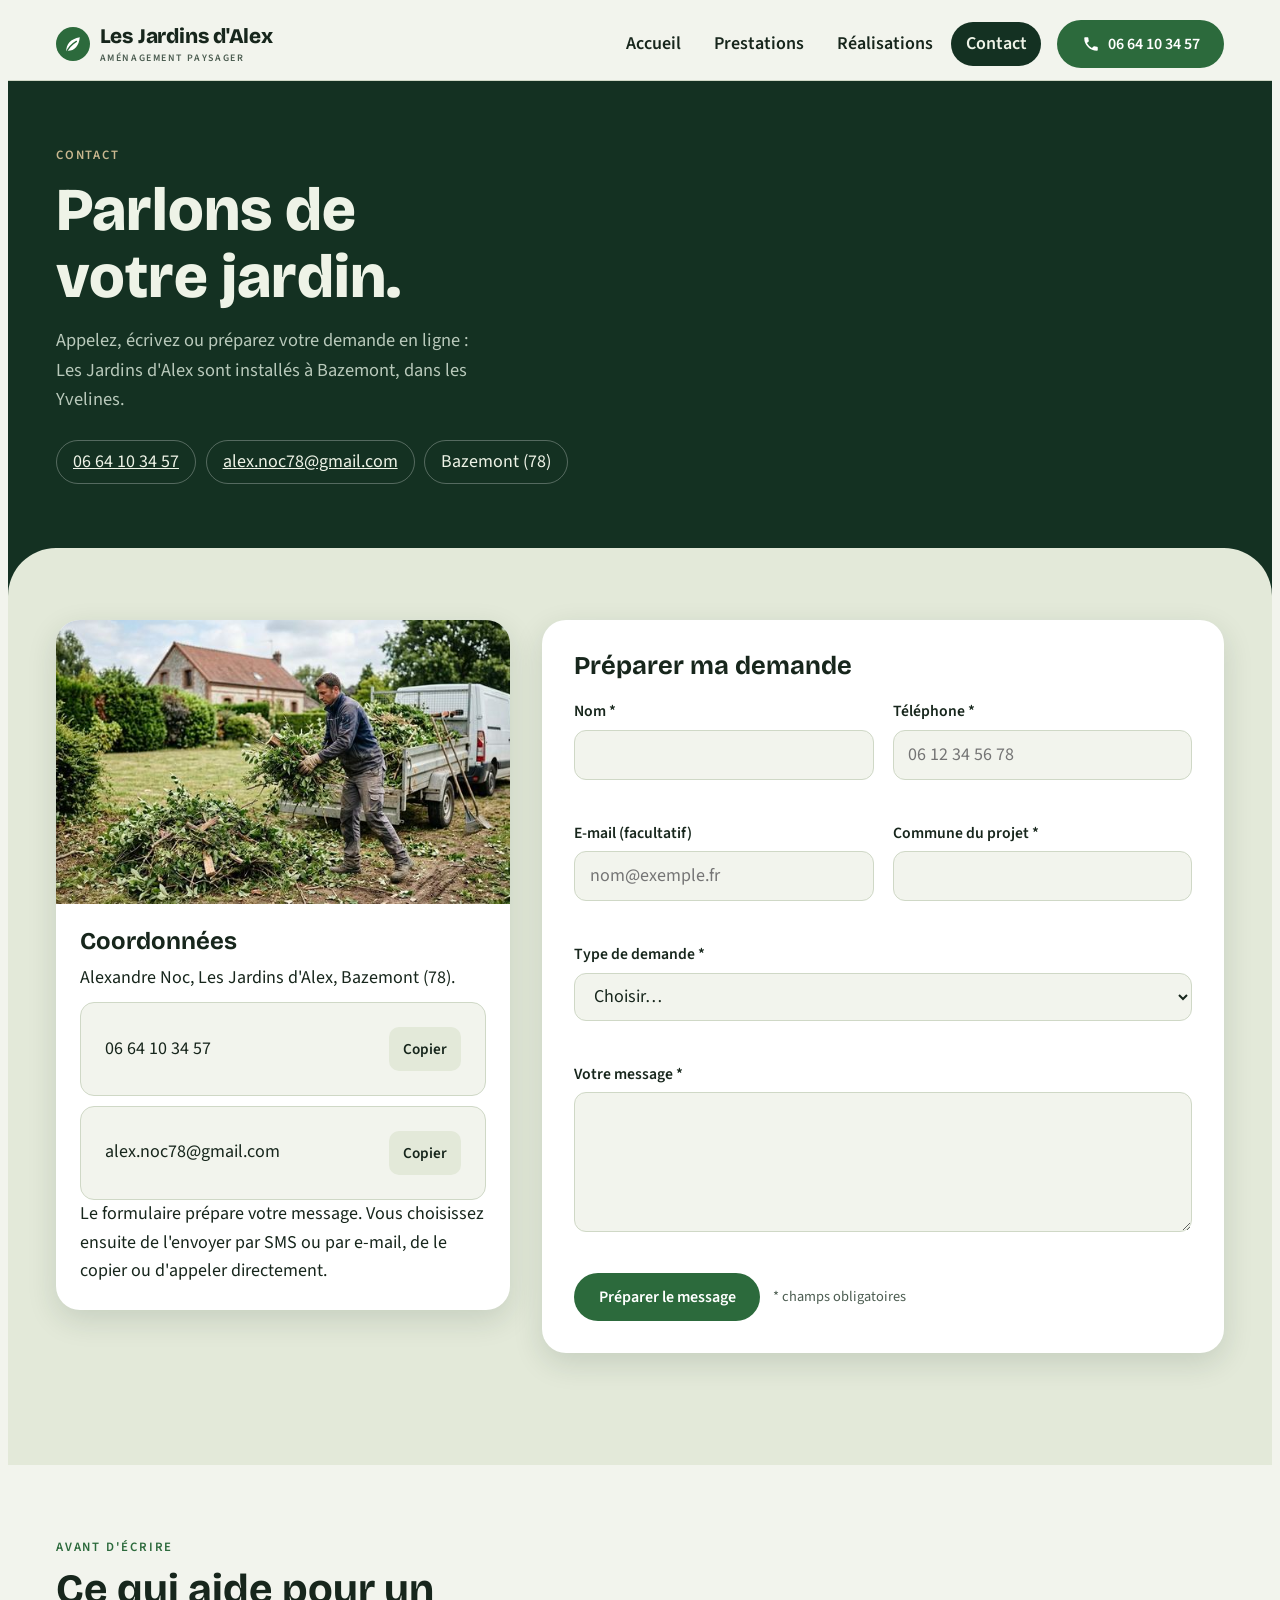
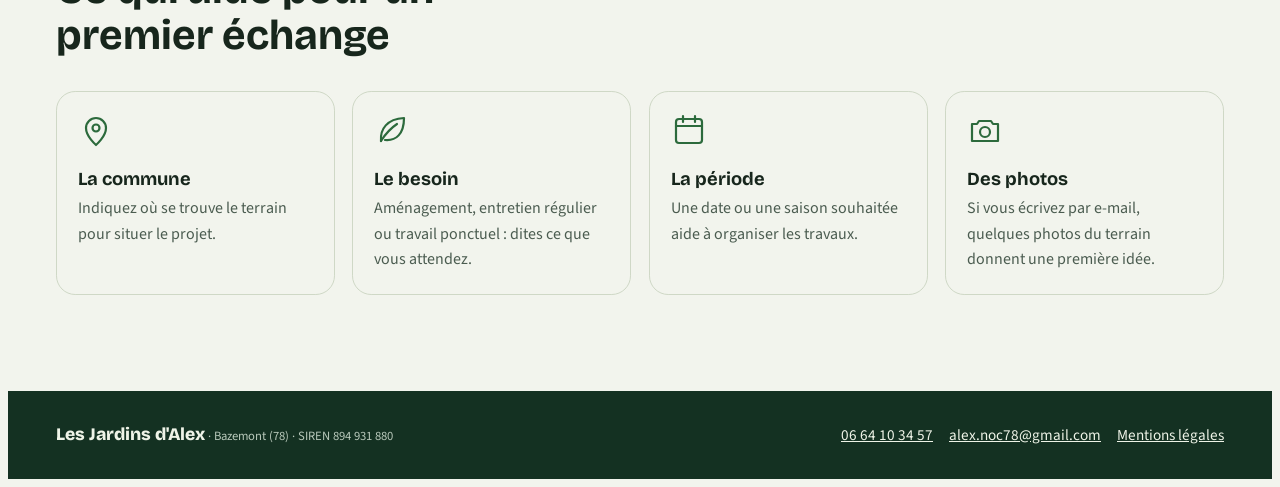
==== contact.html @ 46dce89c "Maquette complète : 5 pages, CSS/JS partagés, images optimisées Co-Authored-By: Claude Sonnet 5.5 <n" ====
<!doctype html>
<html lang="fr">
<head>
<meta charset="utf-8">
<meta name="viewport" content="width=device-width, initial-scale=1">
<title>Contact | Les Jardins d'Alex, aménagement paysager à Bazemont (78)</title>
<meta name="description" content="Contactez Les Jardins d'Alex à Bazemont (78) : appelez le 06 64 10 34 57, écrivez par e-mail ou préparez votre demande avec le formulaire.">
<link rel="icon" href="data:image/svg+xml,%3Csvg xmlns='http://www.w3.org/2000/svg' viewBox='0 0 40 40'%3E%3Ccircle cx='20' cy='20' r='20' fill='%232c6a3c'/%3E%3Cpath d='M12 29c0-9 5-15 16-17-1 10-6 16-14 16' fill='%23fff'/%3E%3C/svg%3E">
<link rel="preconnect" href="https://fonts.googleapis.com">
<link rel="preconnect" href="https://fonts.gstatic.com" crossorigin>
<link rel="stylesheet" href="https://fonts.googleapis.com/css2?family=Bricolage+Grotesque:opsz,wght@12..96,600;12..96,800&family=Source+Sans+3:wght@400;600&display=swap">
<link rel="stylesheet" href="style.css">
</head>
<body>
<a class="skip" href="#contenu">Aller au contenu</a>
<header class="site-header">
  <div class="wrap">
    <a class="logo" href="https://webaunet.github.io/les-jardins-d-alex/" aria-label="Les Jardins d'Alex, accueil">
      <svg viewBox="0 0 40 40" aria-hidden="true"><circle cx="20" cy="20" r="20" fill="var(--accent)"/><path d="M12 29c0-9 5-15 16-17-1 10-6 16-14 16" fill="var(--accent-fg)"/><path d="M12 30c3-6 7-10 12-13" stroke="var(--accent)" stroke-width="1.6" fill="none" stroke-linecap="round"/></svg>
      <span>Les Jardins d'Alex<small>Aménagement paysager</small></span>
    </a>
    <nav class="nav" id="menu" aria-label="Navigation principale"><ul><li><a href="index.html">Accueil</a></li><li><a href="prestations.html">Prestations</a></li><li><a href="realisations.html">Réalisations</a></li><li><a href="contact.html" aria-current="page">Contact</a></li></ul></nav>
    <a class="btn btn-primary head-cta" href="tel:+33664103457" aria-label="Appeler le 06 64 10 34 57"><svg width="18" height="18" viewBox="0 0 24 24" fill="currentColor" aria-hidden="true"><path d="M6.6 10.8a15 15 0 0 0 6.6 6.6l2.2-2.2c.3-.3.7-.4 1-.2 1.1.4 2.3.6 3.6.6.6 0 1 .4 1 1V20c0 .6-.4 1-1 1A17 17 0 0 1 3 4c0-.6.4-1 1-1h3.5c.6 0 1 .4 1 1 0 1.3.2 2.5.6 3.6.1.3 0 .7-.2 1z"/></svg><span class="label">06 64 10 34 57</span></a>
    <button class="burger" id="burger" type="button" aria-expanded="false" aria-controls="menu" aria-label="Ouvrir le menu"><span></span></button>
  </div>
</header>
<main id="contenu">

<section class="phead phead--short" aria-labelledby="h1">
  <div class="wrap">
    <p class="eyebrow">Contact</p>
    <h1 id="h1">Parlons de votre jardin.</h1>
    <p class="lead">Appelez, écrivez ou préparez votre demande en ligne : Les Jardins d'Alex sont installés à Bazemont, dans les Yvelines.</p>
    <ul class="chips">
      <li><a href="tel:+33664103457">06 64 10 34 57</a></li>
      <li><a href="mailto:alex.noc78@gmail.com">alex.noc78@gmail.com</a></li>
      <li>Bazemont (78)</li>
    </ul>
  </div>
</section>

<section class="formsec" id="formulaire" aria-labelledby="h-form">
  <div class="wrap">
    <div class="formgrid">
      <aside class="infocard" aria-label="Coordonnées">
        <img src="images/evacuation-dechets-verts.jpg" width="640" height="349" loading="lazy" style="object-position:55% 50%" alt="Homme chargeant des branchages dans une camionnette blanche, avec un jardin et une maison en arrière-plan">
        <div>
          <h2>Coordonnées</h2>
          <p>Alexandre Noc, Les Jardins d'Alex, Bazemont (78).</p>
          <div class="coord"><span>06 64 10 34 57</span><button class="copy" type="button" data-copy="06 64 10 34 57">Copier</button></div>
          <div class="coord"><span>alex.noc78@gmail.com</span><button class="copy" type="button" data-copy="alex.noc78@gmail.com">Copier</button></div>
          <p>Le formulaire prépare votre message. Vous choisissez ensuite de l'envoyer par SMS ou par e-mail, de le copier ou d'appeler directement.</p>
        </div>
      </aside>
      <div class="formcard">
        <h2 id="h-form">Préparer ma demande</h2>
        <form id="contact-form" class="form" novalidate>
          <div class="field"><label for="f-nom">Nom *</label><input id="f-nom" name="nom" type="text" autocomplete="name" required aria-required="true" aria-describedby="e-nom"><span class="err" id="e-nom" role="alert"></span></div>
          <div class="field"><label for="f-tel">Téléphone *</label><input id="f-tel" name="tel" type="tel" inputmode="tel" autocomplete="tel" required aria-required="true" aria-describedby="e-tel" placeholder="06 12 34 56 78"><span class="err" id="e-tel" role="alert"></span></div>
          <div class="field"><label for="f-mail">E-mail (facultatif)</label><input id="f-mail" name="mail" type="email" autocomplete="email" aria-describedby="e-mail" placeholder="nom@exemple.fr"><span class="err" id="e-mail" role="alert"></span></div>
          <div class="field"><label for="f-commune">Commune du projet *</label><input id="f-commune" name="commune" type="text" autocomplete="address-level2" required aria-required="true" aria-describedby="e-commune"><span class="err" id="e-commune" role="alert"></span></div>
          <div class="field full"><label for="f-type">Type de demande *</label>
            <select id="f-type" name="type" required aria-required="true" aria-describedby="e-type">
              <option value="">Choisir…</option>
              <option>Aménagement (jardin, terrasse, allée, muret)</option>
              <option>Entretien (tonte, haies, élagage)</option>
              <option>Autre demande</option>
            </select><span class="err" id="e-type" role="alert"></span></div>
          <div class="field full"><label for="f-msg">Votre message *</label><textarea id="f-msg" name="msg" required aria-required="true" aria-describedby="e-msg"></textarea><span class="err" id="e-msg" role="alert"></span></div>
          <div class="actions"><button class="btn btn-primary" type="submit">Préparer le message</button><span class="hint">* champs obligatoires</span></div>
        </form>
        <div class="recap" id="recap" hidden>
          <h3 id="recap-title" tabindex="-1">Votre demande est prête</h3>
          <pre id="recap-text"></pre>
          <div class="actions">
            <a class="btn btn-primary" id="r-sms" href="sms:+33664103457">Envoyer par SMS</a>
            <button class="btn btn-line" type="button" id="r-copy">Copier</button>
            <a class="btn btn-line" href="tel:+33664103457">Appeler</a>
            <a class="btn btn-line" id="r-mail" href="mailto:alex.noc78@gmail.com">Envoyer par e-mail</a>
          </div>
          <p class="note">Rien n'est envoyé automatiquement : le SMS et l'e-mail s'ouvrent dans votre application, prêts à partir.</p>
        </div>
      </div>
    </div>
  </div>
</section>

<section class="tips" aria-labelledby="h-tips">
  <div class="wrap">
    <p class="eyebrow">Avant d'écrire</p>
    <h2 id="h-tips">Ce qui aide pour un premier échange</h2>
    <ul class="tipgrid">
      <li><article class="tip"><svg viewBox="0 0 36 36" fill="none" stroke="currentColor" stroke-width="2.2" stroke-linecap="round" stroke-linejoin="round" aria-hidden="true"><path d="M18 33s10-8.5 10-17a10 10 0 0 0-20 0c0 8.500 10 17 10 17z"/><circle cx="18" cy="16" r="3.5"/></svg><h3>La commune</h3><p>Indiquez où se trouve le terrain pour situer le projet.</p></article></li>
      <li><article class="tip"><svg viewBox="0 0 36 36" fill="none" stroke="currentColor" stroke-width="2.2" stroke-linecap="round" stroke-linejoin="round" aria-hidden="true"><path d="M7 29C6 17 13 7 30 6c0 16-8 23-19 22"/><path d="M7 29c5-8 10-13 16-17"/></svg><h3>Le besoin</h3><p>Aménagement, entretien régulier ou travail ponctuel : dites ce que vous attendez.</p></article></li>
      <li><article class="tip"><svg viewBox="0 0 36 36" fill="none" stroke="currentColor" stroke-width="2.2" stroke-linecap="round" stroke-linejoin="round" aria-hidden="true"><rect x="5" y="7" width="26" height="24" rx="3"/><path d="M5 14h26M12 4v6M24 4v6"/></svg><h3>La période</h3><p>Une date ou une saison souhaitée aide à organiser les travaux.</p></article></li>
      <li><article class="tip"><svg viewBox="0 0 36 36" fill="none" stroke="currentColor" stroke-width="2.2" stroke-linecap="round" stroke-linejoin="round" aria-hidden="true"><path d="M5 12h5l2-3h12l2 3h5v17H5z"/><circle cx="18" cy="20" r="5"/></svg><h3>Des photos</h3><p>Si vous écrivez par e-mail, quelques photos du terrain donnent une première idée.</p></article></li>
    </ul>
  </div>
</section>

</main>
<footer class="footer">
  <div class="wrap">
    <div><span class="name">Les Jardins d'Alex</span> <small>· Bazemont (78) · SIREN 894 931 880</small></div>
    <nav aria-label="Pied de page">
      <a href="tel:+33664103457">06 64 10 34 57</a>
      <a href="mailto:alex.noc78@gmail.com">alex.noc78@gmail.com</a>
      <a href="mentions-legales.html">Mentions légales</a>
    </nav>
  </div>
</footer>
<div class="toast" id="toast" role="status" aria-live="polite"></div>
<script src="site.js" defer></script>
</body>
</html>
---- style.css ----
/* Concept : bandeaux alternés (photo plein cadre, pierre claire, vert profond à bord courbe, vert vif) autour de cartes photo larges. Palette tirée des murets de pierre, pelouses et feuillages des photos. */
:root{
  --font-display:"Bricolage Grotesque","Segoe UI",system-ui,sans-serif;
  --font-body:"Source Sans 3","Segoe UI",system-ui,sans-serif;
  --bg:#f2f4ed;            /* pierre verdie */
  --bg-tint:#e3e9d9;       /* sauge claire */
  --surface:#ffffff;
  --fg:#17261c;
  --muted:#4b5c50;
  --accent:#2c6a3c;        /* vert pelouse */
  --accent-fg:#ffffff;
  --deep:#143122;          /* vert feuillage profond */
  --deep-fg:#eef3e7;
  --deep-muted:#b9c9bb;
  --stone:#c9b78f;         /* pierre dorée des murets */
  --line:#cfd8c6;
  --header-bg:#f2f4ed;
  --on-img:#ffffff;
  --shadow:0 10px 30px rgba(20,49,34,.14);
}
@media (prefers-color-scheme:dark){:root:not([data-theme="light"]){
  --bg:#0f1b14;--bg-tint:#16271c;--surface:#1b2e22;--fg:#e9f0e4;--muted:#a9bbad;--accent:#7fc58f;--accent-fg:#0d1c12;
  --deep:#0a140e;--deep-fg:#eef3e7;--deep-muted:#a9bbad;--stone:#c9b78f;--line:#2b4232;--header-bg:#0f1b14;--shadow:0 10px 30px rgba(0,0,0,.45);color-scheme:dark}}
:root[data-theme="dark"]{
  --bg:#0f1b14;--bg-tint:#16271c;--surface:#1b2e22;--fg:#e9f0e4;--muted:#a9bbad;--accent:#7fc58f;--accent-fg:#0d1c12;
  --deep:#0a140e;--deep-fg:#eef3e7;--deep-muted:#a9bbad;--stone:#c9b78f;--line:#2b4232;--header-bg:#0f1b14;--shadow:0 10px 30px rgba(0,0,0,.45);color-scheme:dark}

*,*::before,*::after{box-sizing:border-box}
html{scroll-behavior:smooth}
body{background:var(--bg);color:var(--fg);font-family:var(--font-body);font-size:18px;line-height:1.6;overflow-x:hidden}
body::before{content:"";position:fixed;inset:0 0 auto;height:env(safe-area-inset-top,0px);z-index:60;background:var(--header-bg)}
img{display:block;max-width:100%;height:auto}
h1,h2,h3{font-family:var(--font-display);line-height:1.1;margin:0;text-wrap:balance}
p{margin:0}
a{color:inherit}
:focus-visible{outline:3px solid var(--accent);outline-offset:3px;border-radius:4px}
.wrap{width:100%;max-width:1200px;margin-inline:auto;padding-left:max(16px,env(safe-area-inset-left,0px));padding-right:max(16px,env(safe-area-inset-right,0px))}
.eyebrow{font-size:.8rem;font-weight:600;letter-spacing:.14em;text-transform:uppercase;color:var(--accent)}

/* Boutons */
.btn{display:inline-flex;align-items:center;justify-content:center;gap:.5rem;min-height:48px;padding:.65rem 1.4rem;border-radius:999px;border:2px solid transparent;font:600 1rem var(--font-body);text-decoration:none;cursor:pointer;transition:transform .15s,background .15s,color .15s,border-color .15s}
.btn:hover{transform:translateY(-2px)}
.btn-primary{background:var(--accent);color:var(--accent-fg)}
.btn-primary:hover{filter:brightness(1.1)}
.btn-ghost{background:transparent;border-color:currentColor}
.btn-ghost:hover{background:rgba(255,255,255,.14)}
.btn-line{border-color:var(--accent);color:var(--accent);background:transparent}
.btn-line:hover{background:var(--accent);color:var(--accent-fg)}

/* En-tête */
.site-header{position:sticky;top:env(safe-area-inset-top,0px);z-index:50;background:var(--header-bg);border-bottom:1px solid var(--line)}
.site-header .wrap{display:flex;align-items:center;gap:1rem;min-height:72px}
.logo{display:flex;align-items:center;gap:.6rem;text-decoration:none;font:800 1.3rem var(--font-display);letter-spacing:-.01em;color:var(--fg);white-space:nowrap}
.logo svg{width:34px;height:34px;flex:none}
.logo small{display:block;font:600 .62rem var(--font-body);letter-spacing:.16em;text-transform:uppercase;color:var(--muted);margin-top:2px}
.nav{margin-left:auto}
.nav ul{display:flex;gap:.25rem;list-style:none;margin:0;padding:0}
.nav a{display:flex;align-items:center;min-height:44px;padding:0 .9rem;border-radius:999px;text-decoration:none;font-weight:600;color:var(--fg)}
.nav a:hover{background:var(--bg-tint)}
.nav a[aria-current="page"]{background:var(--deep);color:var(--deep-fg)}
.head-cta{white-space:nowrap}
.burger{display:none;width:48px;height:48px;border:1px solid var(--line);border-radius:12px;background:transparent;color:var(--fg);cursor:pointer;align-items:center;justify-content:center}
.burger span,.burger span::before,.burger span::after{display:block;width:22px;height:2px;background:currentColor;border-radius:2px;position:relative;transition:transform .2s,background .2s}
.burger span::before,.burger span::after{content:"";position:absolute;left:0}
.burger span::before{top:-7px}.burger span::after{top:7px}
.burger[aria-expanded="true"] span{background:transparent}
.burger[aria-expanded="true"] span::before{transform:translateY(7px) rotate(45deg)}
.burger[aria-expanded="true"] span::after{transform:translateY(-7px) rotate(-45deg)}
@media (max-width:980px){
  .burger{display:inline-flex;margin-left:.25rem}
  .head-cta{margin-left:auto}
  .nav{position:absolute;left:0;right:0;top:100%;margin:0;background:var(--header-bg);border-bottom:1px solid var(--line);padding:.5rem max(16px,env(safe-area-inset-right,0px)) 1rem max(16px,env(safe-area-inset-left,0px));display:none;box-shadow:var(--shadow)}
  .nav.open{display:block}
  .nav ul{flex-direction:column}
  .nav a{min-height:48px;font-size:1.05rem}
}
@media (max-width:420px){.logo small{display:none}.head-cta .label{display:none}.head-cta{padding:.65rem .9rem}}

/* Hero */
.hero{position:relative;min-height:calc(100svh - 72px);display:flex;align-items:flex-end;color:var(--on-img);isolation:isolate}
.hero>img{position:absolute;inset:0;width:100%;height:100%;object-fit:cover;object-position:60% 55%;z-index:-2}
.hero::before{content:"";position:absolute;inset:0;z-index:-1;background:linear-gradient(180deg,rgba(10,22,14,.25) 0%,rgba(10,22,14,.2) 35%,rgba(10,22,14,.82) 100%)}
.hero .wrap{padding-block:4rem 5.5rem}
.hero .eyebrow{color:#d6ecd3}
.hero h1{font-size:clamp(2.3rem,6vw,4.6rem);font-weight:800;max-width:15ch;margin:.7rem 0 1.1rem}
.hero p.lead{max-width:44ch;font-size:1.2rem;color:#f0f5ec}
.hero .actions{display:flex;flex-wrap:wrap;gap:.8rem;margin-top:1.8rem}

/* À propos */
.about{background:var(--bg-tint);padding-block:5rem;min-height:100svh;display:flex;align-items:center;margin-top:-2.5rem;border-radius:2.5rem 2.5rem 0 0;position:relative}
.about .grid{display:grid;grid-template-columns:1.1fr 1fr;gap:3rem;align-items:center}
.about .photo{border-radius:1.5rem;overflow:hidden;box-shadow:var(--shadow)}
.about .photo img{width:100%;aspect-ratio:4/3;object-fit:cover;object-position:70% 50%}
.card-about{background:var(--surface);border-radius:1.5rem;padding:2.4rem;box-shadow:var(--shadow);margin-left:-5rem;position:relative}
.card-about h2{font-size:clamp(1.8rem,3.4vw,2.6rem);margin:.6rem 0 1rem}
.card-about p+p{margin-top:.9rem}
.facts{display:flex;flex-wrap:wrap;gap:.6rem;margin:1.5rem 0 0;padding:0;list-style:none}
.facts li{border:1px solid var(--line);border-radius:999px;padding:.35rem .9rem;font-size:.95rem;color:var(--muted)}
.facts b{color:var(--fg)}
@media (max-width:860px){
  .about{min-height:0;padding-block:3.5rem}
  .about .grid{grid-template-columns:1fr;gap:0}
  .card-about{margin:-3rem 12px 0;padding:1.6rem}
}

/* Aménager */
.build{background:var(--bg);padding-block:5rem 7rem;min-height:100svh;display:flex;align-items:center}
.sec-head{display:flex;flex-wrap:wrap;justify-content:space-between;align-items:end;gap:1.5rem;margin-bottom:2.5rem}
.sec-head h2{font-size:clamp(2rem,4vw,3.1rem);margin-top:.6rem}
.sec-head p{max-width:44ch;color:var(--muted)}
.cards4{display:grid;grid-template-columns:repeat(4,1fr);gap:1.2rem;margin:0;padding:0;list-style:none}
.pcard{display:flex;flex-direction:column;background:var(--surface);border-radius:1.2rem;overflow:hidden;box-shadow:var(--shadow);border:1px solid var(--line);height:100%}
.pcard img{width:100%;aspect-ratio:4/3;object-fit:cover}
.pcard div{padding:1.1rem 1.2rem 1.4rem}
.pcard h3{font-size:1.25rem;margin-bottom:.4rem}
.pcard p{font-size:1rem;color:var(--muted)}
.pcard:nth-child(even){margin-top:1.6rem}
@media (max-width:1000px){.cards4{grid-template-columns:repeat(2,1fr)}.pcard:nth-child(even){margin-top:0}.build{min-height:0}}
@media (max-width:560px){.cards4{grid-template-columns:1fr}}

/* Entretenir */
.care{background:var(--deep);color:var(--deep-fg);border-radius:3rem 3rem 0 0;margin-top:-3rem;position:relative;padding-block:5rem;min-height:100svh;display:flex;align-items:center}
.care .eyebrow{color:var(--stone)}
.care .sec-head p{color:var(--deep-muted)}
.care-grid{display:grid;grid-template-columns:repeat(6,1fr);gap:1.1rem;margin:0;padding:0;list-style:none}
.care-grid li{grid-column:span 2}
.care-grid li:nth-child(-n+2){grid-column:span 3}
.ccard{position:relative;display:block;border-radius:1.2rem;overflow:hidden;min-height:260px;height:100%;color:var(--on-img);isolation:isolate}
.ccard img{position:absolute;inset:0;width:100%;height:100%;object-fit:cover;z-index:-2;transition:transform .5s}
.ccard:hover img{transform:scale(1.04)}
.ccard::before{content:"";position:absolute;inset:0;z-index:-1;background:linear-gradient(180deg,rgba(8,18,12,0) 30%,rgba(8,18,12,.88) 100%)}
.ccard div{position:absolute;left:0;right:0;bottom:0;padding:1.1rem 1.2rem}
.ccard h3{font-size:1.25rem}
.ccard p{font-size:1rem;color:#e6efe2;margin-top:.2rem}
@media (max-width:900px){.care{min-height:0}.care-grid{grid-template-columns:repeat(2,1fr)}.care-grid li,.care-grid li:nth-child(-n+2){grid-column:span 1}.care-grid li:last-child{grid-column:span 2}}
@media (max-width:560px){.care-grid{grid-template-columns:1fr}.care-grid li:last-child{grid-column:span 1}.ccard{min-height:230px}}

/* Contact */
.contact{position:relative;isolation:isolate;color:var(--on-img);margin-top:-3rem;border-radius:3rem 3rem 0 0;overflow:hidden;min-height:80svh;display:flex;align-items:center;padding-block:5rem 4rem}
.contact>img{position:absolute;inset:0;width:100%;height:100%;object-fit:cover;object-position:50% 60%;z-index:-2}
.contact::before{content:"";position:absolute;inset:0;z-index:-1;background:linear-gradient(90deg,rgba(14,40,25,.92) 0%,rgba(14,40,25,.78) 55%,rgba(14,40,25,.35) 100%)}
.contact h2{font-size:clamp(2rem,4.6vw,3.6rem);max-width:16ch;margin:.7rem 0 1rem}
.contact .eyebrow{color:#d6ecd3}
.contact p.lead{max-width:46ch;font-size:1.15rem}
.contact .actions{display:flex;flex-wrap:wrap;gap:.8rem;margin-top:1.6rem}
.coords{display:grid;gap:.6rem;margin-top:1.8rem;max-width:520px}
.coord{display:flex;align-items:center;justify-content:space-between;gap:.8rem;border:1px solid rgba(255,255,255,.35);border-radius:14px;padding:.55rem .6rem .55rem 1rem;background:rgba(10,24,16,.45)}
.coord span{min-width:0;overflow-wrap:anywhere;user-select:all}
.copy{min-height:44px;min-width:44px;padding:0 .9rem;border:0;border-radius:10px;background:rgba(255,255,255,.18);color:var(--on-img);font:600 .95rem var(--font-body);cursor:pointer}
.copy:hover{background:rgba(255,255,255,.32)}

/* ===== Pages intérieures ===== */
[id]{scroll-margin-top:88px}
.skip{position:absolute;left:-999px;top:0;z-index:100;background:var(--deep);color:var(--deep-fg);padding:.7rem 1rem;border-radius:0 0 10px 0}
.skip:focus{left:0}
:root{--sp-bg:#d9ecc9;--su-bg:#f6e3a8;--au-bg:#f0cfa6;--wi-bg:#d3e0ec;--s-fg:#14261a;--pill-bg:rgba(255,255,255,.65);--danger:#b3261e}
@media (prefers-color-scheme:dark){:root:not([data-theme="light"]){--sp-bg:#243d27;--su-bg:#463d1c;--au-bg:#4a3321;--wi-bg:#1f3142;--s-fg:#eef3e7;--pill-bg:rgba(0,0,0,.35);--danger:#ff9d92}}
:root[data-theme="dark"]{--sp-bg:#243d27;--su-bg:#463d1c;--au-bg:#4a3321;--wi-bg:#1f3142;--s-fg:#eef3e7;--pill-bg:rgba(0,0,0,.35);--danger:#ff9d92}
.btn-light{background:var(--accent-fg);color:var(--accent)}
.btn-dark{background:#143122;color:#eef3e7}

/* En-tête de page sombre (Prestations, Contact) */
.phead{background:var(--deep);color:var(--deep-fg);padding-block:3.5rem 6.5rem;min-height:70svh;display:flex;align-items:center}
.phead--short{min-height:0;padding-block:4rem 7rem}
.phead .grid{display:grid;grid-template-columns:1fr 1.1fr;gap:3rem;align-items:center}
.phead h1{font-size:clamp(2.2rem,5vw,3.8rem);font-weight:800;margin:.7rem 0 1rem;max-width:15ch}
.phead .eyebrow{color:var(--stone)}
.phead p.lead{color:var(--deep-muted);max-width:46ch;font-size:1.15rem}
.phead .actions{display:flex;flex-wrap:wrap;gap:.8rem;margin-top:1.6rem}
.mosaic{display:grid;grid-template-columns:1.25fr 1fr;grid-template-rows:1fr 1fr;gap:.8rem;aspect-ratio:5/4}
.mosaic img{width:100%;height:100%;object-fit:cover;border-radius:1.2rem;min-height:0}
.mosaic img:first-child{grid-row:span 2;object-position:60% 50%}
.chips{display:flex;flex-wrap:wrap;gap:.6rem;margin:1.6rem 0 0;padding:0;list-style:none}
.chips li{border:1px solid rgba(255,255,255,.28);border-radius:999px;padding:.4rem 1rem;color:var(--deep-fg)}

/* En-tête Réalisations : photos en éventail */
.fanhead{background:var(--bg-tint);padding-block:3.5rem 5rem;text-align:center;min-height:70svh;display:flex;align-items:center;overflow:hidden}
.fanhead h1{font-size:clamp(2.1rem,4.6vw,3.5rem);font-weight:800;max-width:20ch;margin:.7rem auto 1rem}
.fanhead p.lead{max-width:50ch;margin-inline:auto;color:var(--muted);font-size:1.15rem}
.fanhead .actions{display:flex;flex-wrap:wrap;gap:.8rem;justify-content:center;margin-top:1.5rem}
.fan{display:flex;justify-content:center;align-items:flex-end;padding:2.8rem 0 1.4rem;margin:0;list-style:none}
.fan li{margin-inline:-1.7rem;transform:rotate(var(--r)) translateY(var(--y));transform-origin:50% 100%}
.fan img{width:min(24vw,250px);aspect-ratio:3/4;object-fit:cover;border-radius:1rem;border:6px solid var(--surface);box-shadow:var(--shadow)}
.fan-note{font-size:.9rem;color:var(--muted);margin-top:.4rem}
@media (max-width:640px){.fan li{margin-inline:-1.1rem}.fan img{width:27vw;border-width:4px}}

/* Prestations : rangées, panneaux, saisons */
.terrain{background:var(--bg);padding-block:5rem 7rem;min-height:100svh;display:flex;align-items:center;margin-top:-3rem;border-radius:3rem 3rem 0 0;position:relative}
.hrows{display:grid;gap:1.1rem;margin:0;padding:0;list-style:none}
.hrow{display:grid;grid-template-columns:minmax(0,320px) 1fr;align-items:center;gap:1.6rem;background:var(--surface);border:1px solid var(--line);border-radius:1.2rem;overflow:hidden;box-shadow:var(--shadow)}
.hrow img{width:100%;height:100%;min-height:150px;object-fit:cover}
.hrow div{padding:1.1rem 1.6rem 1.1rem 0}
.hrow h3{font-size:1.45rem;margin-bottom:.4rem}
.hrow p{color:var(--muted);max-width:52ch}
@media (max-width:640px){.hrow{grid-template-columns:1fr;gap:0}.hrow img{aspect-ratio:16/9;height:auto}.hrow div{padding:1rem 1.2rem 1.3rem}}
.stonewood{background:var(--bg-tint);padding-block:5rem 7rem;min-height:100svh;display:flex;align-items:center}
.panels{display:grid;grid-template-columns:repeat(3,1fr);gap:1.2rem;margin:0;padding:0;list-style:none}
.panel{position:relative;isolation:isolate;display:flex;align-items:flex-end;min-height:440px;height:100%;border-radius:1.4rem;overflow:hidden;color:var(--on-img)}
.panel img{position:absolute;inset:0;width:100%;height:100%;object-fit:cover;z-index:-2}
.panel::before{content:"";position:absolute;inset:0;z-index:-1;background:linear-gradient(180deg,rgba(8,18,12,0) 25%,rgba(8,18,12,.9) 100%)}
.panel div{padding:1.4rem}
.panel h3{font-size:1.5rem;margin-bottom:.4rem}
.panel p{color:#e6efe2}
@media (max-width:900px){.panels{grid-template-columns:1fr}.panel{min-height:300px}.stonewood,.terrain{min-height:0}}
.seasons-sec{background:var(--bg);padding-block:5rem 7rem;min-height:100svh;display:flex;align-items:center}
.seasons{display:grid;grid-template-columns:repeat(4,1fr);gap:1.1rem;margin:0;padding:0;list-style:none}
.season{background:var(--s-bg);color:var(--s-fg);border-radius:1.4rem;padding:1.5rem;height:100%}
.season svg{width:48px;height:48px;display:block;margin-bottom:1rem}
.season .pill{display:inline-block;font-size:.8rem;font-weight:600;letter-spacing:.12em;text-transform:uppercase;background:var(--pill-bg);padding:.25rem .8rem;border-radius:999px}
.season h3{font-size:1.5rem;margin:.9rem 0 .6rem}
.season ul{margin:0;padding-left:1.1rem}
.season li+li{margin-top:.3rem}
.season--sp{--s-bg:var(--sp-bg)}.season--su{--s-bg:var(--su-bg)}.season--au{--s-bg:var(--au-bg)}.season--wi{--s-bg:var(--wi-bg)}
.season--sp .pill{}
@media (max-width:1000px){.seasons{grid-template-columns:repeat(2,1fr)}.seasons-sec,.build{min-height:0}}
@media (max-width:560px){.seasons{grid-template-columns:1fr}}
.careplan{background:var(--deep);color:var(--deep-fg);border-radius:3rem 3rem 0 0;margin-top:-3rem;position:relative;padding-block:5rem 7rem;min-height:100svh;display:flex;align-items:center}
.careplan .grid{display:grid;grid-template-columns:1fr 1fr;gap:3rem;align-items:center}
.careplan img{width:100%;aspect-ratio:4/5;object-fit:cover;object-position:35% 50%;border-radius:1.6rem}
.careplan h2{font-size:clamp(2rem,4vw,3rem);margin:.6rem 0 1.2rem}
.careplan .eyebrow{color:var(--stone)}
.ticks{list-style:none;margin:0;padding:0;display:grid;grid-template-columns:1fr 1fr;gap:.7rem 1.4rem}
.ticks li{display:flex;gap:.7rem;align-items:flex-start}
.ticks svg{flex:none;width:24px;height:24px;margin-top:.2rem;color:var(--stone)}
@media (max-width:860px){.careplan{min-height:0}.careplan .grid{grid-template-columns:1fr}.careplan img{aspect-ratio:16/10}.ticks{grid-template-columns:1fr}}

/* Bandeaux de contact propres à chaque page */
.band{background:var(--accent);color:var(--accent-fg);border-radius:3rem 3rem 0 0;margin-top:-3rem;position:relative;padding-block:4.5rem 4rem}
.band .grid{display:grid;grid-template-columns:1.2fr 1fr;gap:2.5rem;align-items:center}
.band h2{font-size:clamp(1.9rem,3.8vw,2.9rem);margin-bottom:.9rem}
.band p{max-width:46ch}
.band img{width:100%;aspect-ratio:4/3;object-fit:cover;border-radius:1.4rem}
.band .actions,.bandstone .actions{display:flex;flex-wrap:wrap;gap:.8rem;margin-top:1.4rem}
.band .btn-ghost{color:var(--accent-fg)}
.bandstone{background:var(--stone);color:#16261b;border-radius:3rem 3rem 0 0;margin-top:-3rem;position:relative;padding-block:4.5rem 4rem;text-align:center}
.bandstone h2{font-size:clamp(1.9rem,3.8vw,2.9rem);max-width:20ch;margin:0 auto .9rem}
.bandstone p{max-width:48ch;margin-inline:auto}
.bandstone .actions{justify-content:center}
@media (max-width:760px){.band .grid{grid-template-columns:1fr}.band img{order:-1;aspect-ratio:16/9}}

/* Réalisations : galerie */
.gallery{background:var(--bg);padding-block:4.5rem 7rem;margin-top:-3rem;border-radius:3rem 3rem 0 0;position:relative}
.masonry{columns:3;column-gap:1.1rem;margin:0;padding:0;list-style:none}
.masonry li{break-inside:avoid;margin-bottom:1.1rem}
.masonry figure{margin:0}
.masonry img{width:100%;height:auto;border-radius:1.1rem}
.masonry figcaption{padding:.5rem .2rem 0;color:var(--muted);font-size:.95rem}
@media (max-width:900px){.masonry{columns:2}}
@media (max-width:560px){.masonry{columns:1}}
.tallsec{background:var(--deep);color:var(--deep-fg);border-radius:3rem 3rem 0 0;margin-top:-3rem;position:relative;padding-block:5rem 7rem}
.tallsec .eyebrow{color:var(--stone)}
.tallsec .sec-head p{color:var(--deep-muted)}
.talls{display:grid;grid-template-columns:repeat(4,1fr);gap:1.1rem;margin:0;padding:0;list-style:none}
.tall{position:relative;isolation:isolate;display:flex;align-items:flex-end;aspect-ratio:3/4;border-radius:1.3rem;overflow:hidden;color:var(--on-img)}
.tall img{position:absolute;inset:0;width:100%;height:100%;object-fit:cover;z-index:-2}
.tall::before{content:"";position:absolute;inset:0;z-index:-1;background:linear-gradient(180deg,rgba(8,18,12,0) 55%,rgba(8,18,12,.9) 100%)}
.tall figcaption{padding:1rem 1.1rem;font-family:var(--font-display);font-weight:600;font-size:1.15rem}
@media (max-width:1000px){.talls{grid-template-columns:repeat(2,1fr)}}
@media (max-width:480px){.talls{grid-template-columns:1fr}.tall{aspect-ratio:4/3}}

/* Contact : formulaire */
.formsec{background:var(--bg-tint);padding-block:4.5rem 7rem;margin-top:-3rem;border-radius:3rem 3rem 0 0;position:relative;min-height:100svh}
.formgrid{display:grid;grid-template-columns:minmax(0,.8fr) minmax(0,1.2fr);gap:2rem;align-items:start}
.infocard{background:var(--surface);border-radius:1.5rem;overflow:hidden;box-shadow:var(--shadow)}
.infocard img{width:100%;aspect-ratio:16/10;object-fit:cover;object-position:60% 50%}
.infocard div{padding:1.5rem}
.infocard h2{font-size:1.5rem;margin-bottom:.6rem}
.infocard p+p{margin-top:.7rem;color:var(--muted)}
.infocard .coord{border-color:var(--line);background:var(--bg);margin-top:.6rem}
.infocard .coord .copy{background:var(--bg-tint);color:var(--fg)}
.formcard{background:var(--surface);border-radius:1.5rem;padding:2rem;box-shadow:var(--shadow)}
.formcard h2{font-size:1.6rem;margin-bottom:1.2rem}
.form{display:grid;grid-template-columns:1fr 1fr;gap:1rem 1.2rem}
.field{display:flex;flex-direction:column;gap:.35rem;min-width:0}
.field.full{grid-column:1/-1}
.field label{font-weight:600;font-size:.98rem}
.field input,.field select,.field textarea{font:inherit;width:100%;min-height:48px;padding:.6rem .9rem;border:1.5px solid var(--line);border-radius:12px;background:var(--bg);color:var(--fg)}
.field textarea{min-height:140px;resize:vertical}
.field input:focus-visible,.field select:focus-visible,.field textarea:focus-visible{outline:3px solid var(--accent);outline-offset:1px}
.field [aria-invalid="true"]{border-color:var(--danger)}
.err{color:var(--danger);font-size:.92rem;min-height:1.3em}
.hint{color:var(--muted);font-size:.9rem}
.form .actions{grid-column:1/-1;display:flex;flex-wrap:wrap;gap:.8rem;align-items:center}
.recap{margin-top:1.6rem;background:var(--bg);border:2px solid var(--accent);border-radius:1.2rem;padding:1.4rem}
.recap h3{font-size:1.25rem;margin-bottom:.8rem}
.recap pre{white-space:pre-wrap;overflow-wrap:anywhere;font:inherit;background:var(--surface);border:1px solid var(--line);border-radius:12px;padding:1rem;margin:0}
.recap .actions{display:flex;flex-wrap:wrap;gap:.7rem;margin-top:1rem}
.recap .note{margin-top:.8rem;font-size:.92rem;color:var(--muted)}
@media (max-width:900px){.formgrid{grid-template-columns:1fr}.formsec{min-height:0}}
@media (max-width:560px){.form{grid-template-columns:1fr}.formcard{padding:1.3rem}}
.tips{background:var(--bg);padding-block:4.5rem 6rem}
.tips h2{font-size:clamp(1.8rem,3.6vw,2.6rem);margin:.6rem 0 2rem;max-width:22ch}
.tipgrid{display:grid;grid-template-columns:repeat(4,1fr);gap:1.1rem;margin:0;padding:0;list-style:none}
.tip{border:1.5px solid var(--line);border-radius:1.2rem;padding:1.3rem;height:100%}
.tip svg{width:36px;height:36px;color:var(--accent);margin-bottom:.7rem}
.tip h3{font-size:1.15rem;margin-bottom:.4rem}
.tip p{color:var(--muted);font-size:1rem}
@media (max-width:1000px){.tipgrid{grid-template-columns:repeat(2,1fr)}}
@media (max-width:520px){.tipgrid{grid-template-columns:1fr}}

/* Mentions légales */
.lhead{background:var(--bg-tint);padding-block:4rem 5rem}
.lhead h1{font-size:clamp(2rem,4.4vw,3.2rem);font-weight:800;margin-top:.6rem}
.legal{background:var(--bg);padding-block:3.5rem 6rem;margin-top:-2.5rem;border-radius:2.5rem 2.5rem 0 0;position:relative}
.legal .narrow{max-width:760px}
.legal h2{font-size:1.5rem;margin:2.2rem 0 .7rem}
.legal h2:first-child{margin-top:0}
.legal dl{display:grid;grid-template-columns:minmax(0,200px) 1fr;gap:.5rem 1.2rem;margin:0}
.legal dt{font-weight:600}
.legal dd{margin:0;overflow-wrap:anywhere}
.legal ul{padding-left:1.2rem}
@media (max-width:560px){.legal dl{grid-template-columns:1fr;gap:0}.legal dd{margin-bottom:.7rem}}

@media (max-width:860px){.phead .grid{grid-template-columns:1fr;gap:2rem}.phead{min-height:0}}

/* Pied de page compact */
.footer{background:var(--deep);color:var(--deep-fg);padding-block:1.4rem;font-size:.95rem}
.footer .wrap{display:flex;flex-wrap:wrap;gap:.6rem 2rem;align-items:center;justify-content:space-between}
.footer nav{display:flex;flex-wrap:wrap;gap:.2rem 1rem}
.footer a{display:inline-flex;align-items:center;min-height:44px;color:var(--deep-fg)}
.footer .name{font:800 1.1rem var(--font-display)}
.footer small{color:var(--deep-muted)}

/* Message pages à venir */
.toast{position:fixed;left:50%;bottom:max(20px,env(safe-area-inset-bottom,0px));transform:translate(-50%,30px);opacity:0;pointer-events:none;background:var(--deep);color:var(--deep-fg);border:1px solid var(--stone);border-radius:14px;padding:.8rem 1.2rem;max-width:min(92vw,440px);z-index:90;transition:opacity .25s,transform .25s;box-shadow:var(--shadow);font-size:.95rem}
.toast.show{opacity:1;transform:translate(-50%,0)}
@media (prefers-reduced-motion:reduce){*{transition:none!important;scroll-behavior:auto!important}}
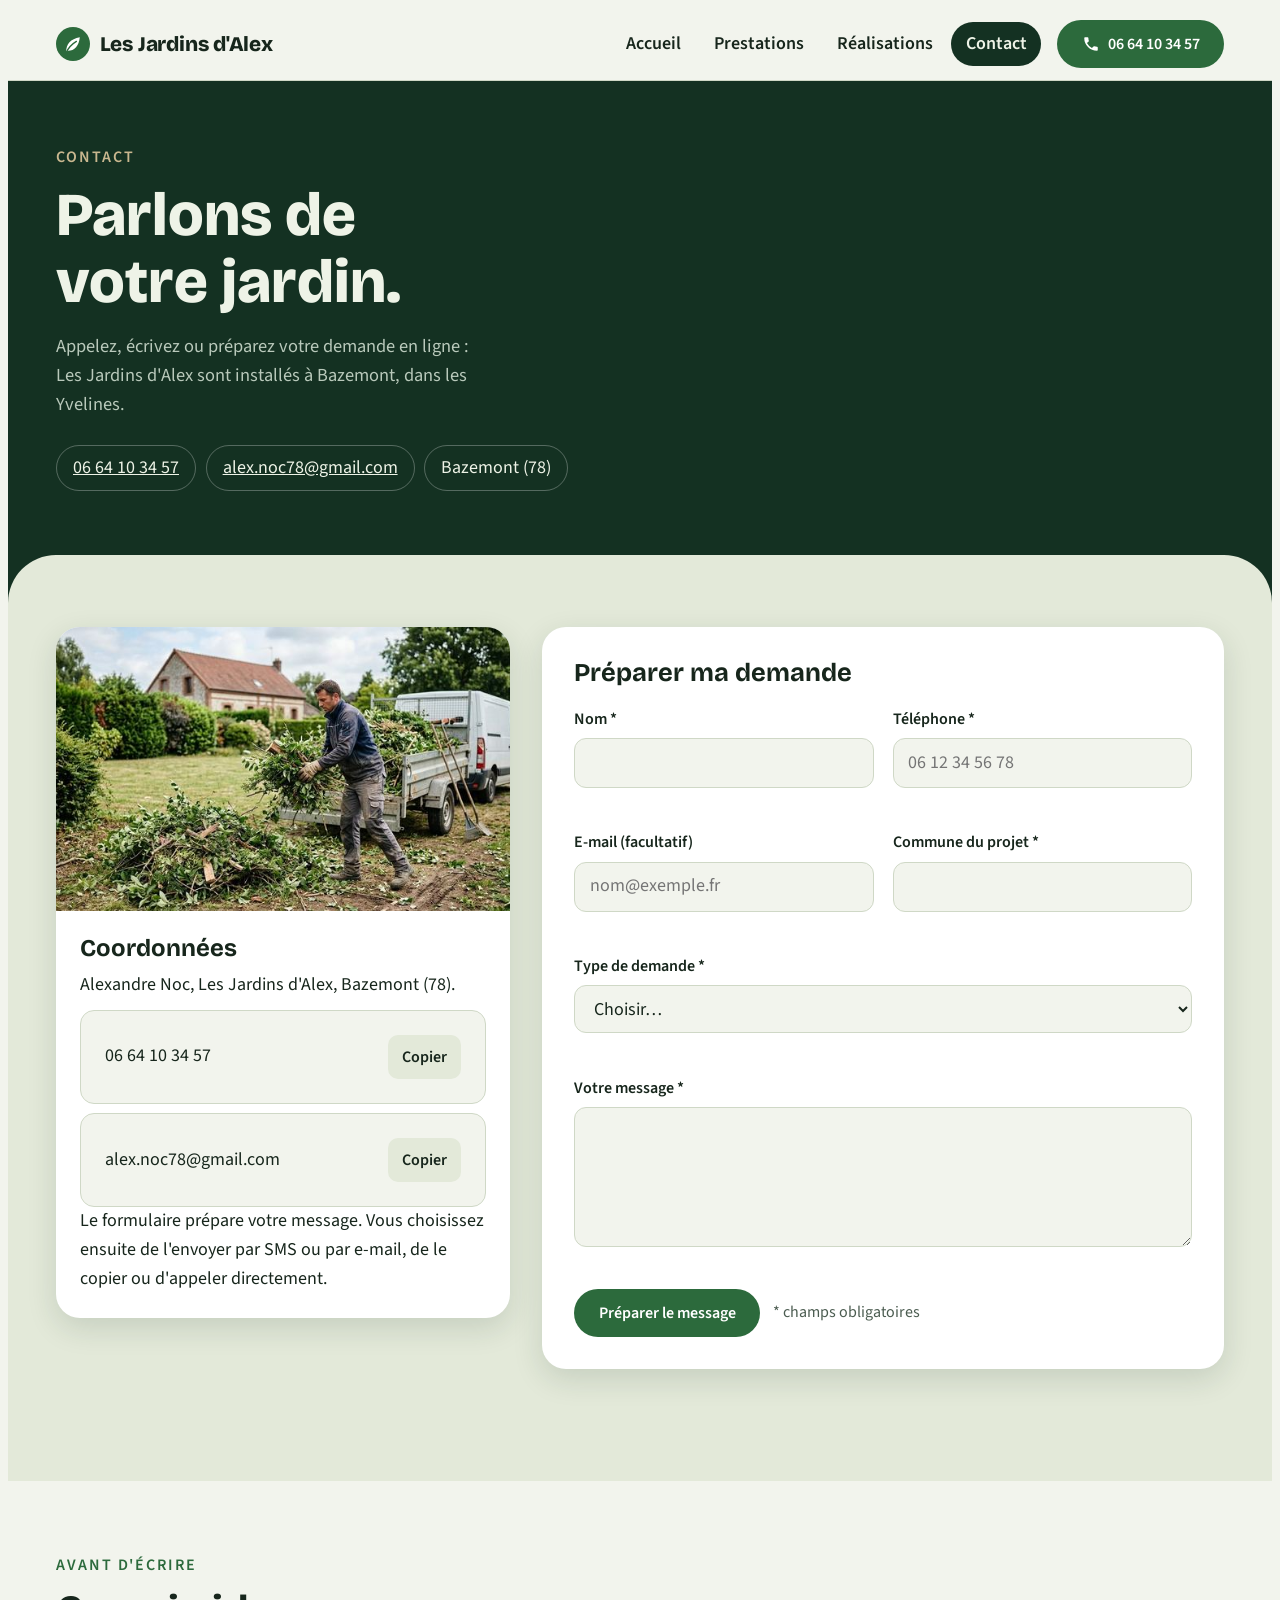
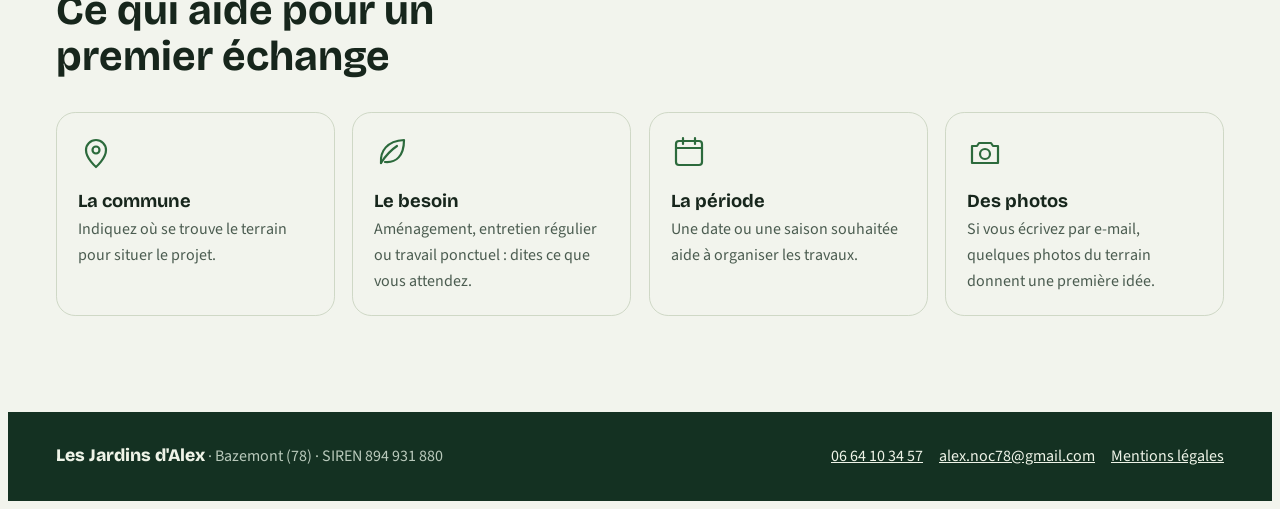
==== commit 78ef0f4f: "Contrôle responsive : en-tête mobile, textes 16 px, zones tactiles Co-Authored-By: Claude Sonnet 5.5" ====
--- a/contact.html
+++ b/contact.html
@@ -17,7 +17,7 @@
   <div class="wrap">
     <a class="logo" href="https://webaunet.github.io/les-jardins-d-alex/" aria-label="Les Jardins d'Alex, accueil">
       <svg viewBox="0 0 40 40" aria-hidden="true"><circle cx="20" cy="20" r="20" fill="var(--accent)"/><path d="M12 29c0-9 5-15 16-17-1 10-6 16-14 16" fill="var(--accent-fg)"/><path d="M12 30c3-6 7-10 12-13" stroke="var(--accent)" stroke-width="1.6" fill="none" stroke-linecap="round"/></svg>
-      <span>Les Jardins d'Alex<small>Aménagement paysager</small></span>
+      <span>Les Jardins d'Alex</span>
     </a>
     <nav class="nav" id="menu" aria-label="Navigation principale"><ul><li><a href="index.html">Accueil</a></li><li><a href="prestations.html">Prestations</a></li><li><a href="realisations.html">Réalisations</a></li><li><a href="contact.html" aria-current="page">Contact</a></li></ul></nav>
     <a class="btn btn-primary head-cta" href="tel:+33664103457" aria-label="Appeler le 06 64 10 34 57"><svg width="18" height="18" viewBox="0 0 24 24" fill="currentColor" aria-hidden="true"><path d="M6.6 10.8a15 15 0 0 0 6.6 6.6l2.2-2.2c.3-.3.7-.4 1-.2 1.1.4 2.3.6 3.6.6.6 0 1 .4 1 1V20c0 .6-.4 1-1 1A17 17 0 0 1 3 4c0-.6.4-1 1-1h3.5c.6 0 1 .4 1 1 0 1.3.2 2.5.6 3.6.1.3 0 .7-.2 1z"/></svg><span class="label">06 64 10 34 57</span></a>
--- a/style.css
+++ b/style.css
@@ -35,7 +35,7 @@
 a{color:inherit}
 :focus-visible{outline:3px solid var(--accent);outline-offset:3px;border-radius:4px}
 .wrap{width:100%;max-width:1200px;margin-inline:auto;padding-left:max(16px,env(safe-area-inset-left,0px));padding-right:max(16px,env(safe-area-inset-right,0px))}
-.eyebrow{font-size:.8rem;font-weight:600;letter-spacing:.14em;text-transform:uppercase;color:var(--accent)}
+.eyebrow{font-size:1rem;font-weight:600;letter-spacing:.12em;text-transform:uppercase;color:var(--accent)}
 
 /* Boutons */
 .btn{display:inline-flex;align-items:center;justify-content:center;gap:.5rem;min-height:48px;padding:.65rem 1.4rem;border-radius:999px;border:2px solid transparent;font:600 1rem var(--font-body);text-decoration:none;cursor:pointer;transition:transform .15s,background .15s,color .15s,border-color .15s}
@@ -50,16 +50,15 @@
 /* En-tête */
 .site-header{position:sticky;top:env(safe-area-inset-top,0px);z-index:50;background:var(--header-bg);border-bottom:1px solid var(--line)}
 .site-header .wrap{display:flex;align-items:center;gap:1rem;min-height:72px}
-.logo{display:flex;align-items:center;gap:.6rem;text-decoration:none;font:800 1.3rem var(--font-display);letter-spacing:-.01em;color:var(--fg);white-space:nowrap}
+.logo{display:flex;align-items:center;gap:.6rem;text-decoration:none;font:800 1.3rem var(--font-display);letter-spacing:-.01em;color:var(--fg);white-space:nowrap;min-height:44px;min-width:0}
 .logo svg{width:34px;height:34px;flex:none}
-.logo small{display:block;font:600 .62rem var(--font-body);letter-spacing:.16em;text-transform:uppercase;color:var(--muted);margin-top:2px}
 .nav{margin-left:auto}
 .nav ul{display:flex;gap:.25rem;list-style:none;margin:0;padding:0}
 .nav a{display:flex;align-items:center;min-height:44px;padding:0 .9rem;border-radius:999px;text-decoration:none;font-weight:600;color:var(--fg)}
 .nav a:hover{background:var(--bg-tint)}
 .nav a[aria-current="page"]{background:var(--deep);color:var(--deep-fg)}
 .head-cta{white-space:nowrap}
-.burger{display:none;width:48px;height:48px;border:1px solid var(--line);border-radius:12px;background:transparent;color:var(--fg);cursor:pointer;align-items:center;justify-content:center}
+.burger{display:none;flex:none;width:48px;height:48px;border:1px solid var(--line);border-radius:12px;background:transparent;color:var(--fg);cursor:pointer;align-items:center;justify-content:center}
 .burger span,.burger span::before,.burger span::after{display:block;width:22px;height:2px;background:currentColor;border-radius:2px;position:relative;transition:transform .2s,background .2s}
 .burger span::before,.burger span::after{content:"";position:absolute;left:0}
 .burger span::before{top:-7px}.burger span::after{top:7px}
@@ -74,7 +73,7 @@
   .nav ul{flex-direction:column}
   .nav a{min-height:48px;font-size:1.05rem}
 }
-@media (max-width:420px){.logo small{display:none}.head-cta .label{display:none}.head-cta{padding:.65rem .9rem}}
+@media (max-width:520px){.site-header .wrap{gap:.5rem}.logo{font-size:1.1rem;gap:.45rem}.logo svg{width:30px;height:30px}.head-cta .label{display:none}.head-cta{padding:0;width:48px;flex:none}}
 
 /* Hero */
 .hero{position:relative;min-height:calc(100svh - 72px);display:flex;align-items:flex-end;color:var(--on-img);isolation:isolate}
@@ -95,7 +94,7 @@
 .card-about h2{font-size:clamp(1.8rem,3.4vw,2.6rem);margin:.6rem 0 1rem}
 .card-about p+p{margin-top:.9rem}
 .facts{display:flex;flex-wrap:wrap;gap:.6rem;margin:1.5rem 0 0;padding:0;list-style:none}
-.facts li{border:1px solid var(--line);border-radius:999px;padding:.35rem .9rem;font-size:.95rem;color:var(--muted)}
+.facts li{border:1px solid var(--line);border-radius:999px;padding:.35rem .9rem;font-size:1rem;color:var(--muted)}
 .facts b{color:var(--fg)}
 @media (max-width:860px){
   .about{min-height:0;padding-block:3.5rem}
@@ -146,7 +145,7 @@
 .coords{display:grid;gap:.6rem;margin-top:1.8rem;max-width:520px}
 .coord{display:flex;align-items:center;justify-content:space-between;gap:.8rem;border:1px solid rgba(255,255,255,.35);border-radius:14px;padding:.55rem .6rem .55rem 1rem;background:rgba(10,24,16,.45)}
 .coord span{min-width:0;overflow-wrap:anywhere;user-select:all}
-.copy{min-height:44px;min-width:44px;padding:0 .9rem;border:0;border-radius:10px;background:rgba(255,255,255,.18);color:var(--on-img);font:600 .95rem var(--font-body);cursor:pointer}
+.copy{min-height:44px;min-width:44px;padding:0 .9rem;border:0;border-radius:10px;background:rgba(255,255,255,.18);color:var(--on-img);font:600 1rem var(--font-body);cursor:pointer}
 .copy:hover{background:rgba(255,255,255,.32)}
 
 /* ===== Pages intérieures ===== */
@@ -171,7 +170,8 @@
 .mosaic img{width:100%;height:100%;object-fit:cover;border-radius:1.2rem;min-height:0}
 .mosaic img:first-child{grid-row:span 2;object-position:60% 50%}
 .chips{display:flex;flex-wrap:wrap;gap:.6rem;margin:1.6rem 0 0;padding:0;list-style:none}
-.chips li{border:1px solid rgba(255,255,255,.28);border-radius:999px;padding:.4rem 1rem;color:var(--deep-fg)}
+.chips li{border:1px solid rgba(255,255,255,.28);border-radius:999px;padding:0 1rem;min-height:44px;display:flex;align-items:center;color:var(--deep-fg)}
+.chips a{display:flex;align-items:center;min-height:44px}
 
 /* En-tête Réalisations : photos en éventail */
 .fanhead{background:var(--bg-tint);padding-block:3.5rem 5rem;text-align:center;min-height:70svh;display:flex;align-items:center;overflow:hidden}
@@ -181,7 +181,7 @@
 .fan{display:flex;justify-content:center;align-items:flex-end;padding:2.8rem 0 1.4rem;margin:0;list-style:none}
 .fan li{margin-inline:-1.7rem;transform:rotate(var(--r)) translateY(var(--y));transform-origin:50% 100%}
 .fan img{width:min(24vw,250px);aspect-ratio:3/4;object-fit:cover;border-radius:1rem;border:6px solid var(--surface);box-shadow:var(--shadow)}
-.fan-note{font-size:.9rem;color:var(--muted);margin-top:.4rem}
+.fan-note{font-size:1rem;color:var(--muted);margin-top:.4rem}
 @media (max-width:640px){.fan li{margin-inline:-1.1rem}.fan img{width:27vw;border-width:4px}}
 
 /* Prestations : rangées, panneaux, saisons */
@@ -206,7 +206,7 @@
 .seasons{display:grid;grid-template-columns:repeat(4,1fr);gap:1.1rem;margin:0;padding:0;list-style:none}
 .season{background:var(--s-bg);color:var(--s-fg);border-radius:1.4rem;padding:1.5rem;height:100%}
 .season svg{width:48px;height:48px;display:block;margin-bottom:1rem}
-.season .pill{display:inline-block;font-size:.8rem;font-weight:600;letter-spacing:.12em;text-transform:uppercase;background:var(--pill-bg);padding:.25rem .8rem;border-radius:999px}
+.season .pill{display:inline-block;font-size:1rem;font-weight:600;letter-spacing:.06em;text-transform:uppercase;background:var(--pill-bg);padding:.25rem .8rem;border-radius:999px}
 .season h3{font-size:1.5rem;margin:.9rem 0 .6rem}
 .season ul{margin:0;padding-left:1.1rem}
 .season li+li{margin-top:.3rem}
@@ -244,7 +244,7 @@
 .masonry li{break-inside:avoid;margin-bottom:1.1rem}
 .masonry figure{margin:0}
 .masonry img{width:100%;height:auto;border-radius:1.1rem}
-.masonry figcaption{padding:.5rem .2rem 0;color:var(--muted);font-size:.95rem}
+.masonry figcaption{padding:.5rem .2rem 0;color:var(--muted);font-size:1rem}
 @media (max-width:900px){.masonry{columns:2}}
 @media (max-width:560px){.masonry{columns:1}}
 .tallsec{background:var(--deep);color:var(--deep-fg);border-radius:3rem 3rem 0 0;margin-top:-3rem;position:relative;padding-block:5rem 7rem}
@@ -273,19 +273,19 @@
 .form{display:grid;grid-template-columns:1fr 1fr;gap:1rem 1.2rem}
 .field{display:flex;flex-direction:column;gap:.35rem;min-width:0}
 .field.full{grid-column:1/-1}
-.field label{font-weight:600;font-size:.98rem}
+.field label{font-weight:600;font-size:1rem}
 .field input,.field select,.field textarea{font:inherit;width:100%;min-height:48px;padding:.6rem .9rem;border:1.5px solid var(--line);border-radius:12px;background:var(--bg);color:var(--fg)}
 .field textarea{min-height:140px;resize:vertical}
 .field input:focus-visible,.field select:focus-visible,.field textarea:focus-visible{outline:3px solid var(--accent);outline-offset:1px}
 .field [aria-invalid="true"]{border-color:var(--danger)}
-.err{color:var(--danger);font-size:.92rem;min-height:1.3em}
-.hint{color:var(--muted);font-size:.9rem}
+.err{color:var(--danger);font-size:1rem;min-height:1.3em}
+.hint{color:var(--muted);font-size:1rem}
 .form .actions{grid-column:1/-1;display:flex;flex-wrap:wrap;gap:.8rem;align-items:center}
 .recap{margin-top:1.6rem;background:var(--bg);border:2px solid var(--accent);border-radius:1.2rem;padding:1.4rem}
 .recap h3{font-size:1.25rem;margin-bottom:.8rem}
 .recap pre{white-space:pre-wrap;overflow-wrap:anywhere;font:inherit;background:var(--surface);border:1px solid var(--line);border-radius:12px;padding:1rem;margin:0}
 .recap .actions{display:flex;flex-wrap:wrap;gap:.7rem;margin-top:1rem}
-.recap .note{margin-top:.8rem;font-size:.92rem;color:var(--muted)}
+.recap .note{margin-top:.8rem;font-size:1rem;color:var(--muted)}
 @media (max-width:900px){.formgrid{grid-template-columns:1fr}.formsec{min-height:0}}
 @media (max-width:560px){.form{grid-template-columns:1fr}.formcard{padding:1.3rem}}
 .tips{background:var(--bg);padding-block:4.5rem 6rem}
@@ -308,18 +308,19 @@
 .legal dl{display:grid;grid-template-columns:minmax(0,200px) 1fr;gap:.5rem 1.2rem;margin:0}
 .legal dt{font-weight:600}
 .legal dd{margin:0;overflow-wrap:anywhere}
+.legal dd a{display:inline-flex;align-items:center;min-height:44px}
 .legal ul{padding-left:1.2rem}
 @media (max-width:560px){.legal dl{grid-template-columns:1fr;gap:0}.legal dd{margin-bottom:.7rem}}
 
 @media (max-width:860px){.phead .grid{grid-template-columns:1fr;gap:2rem}.phead{min-height:0}}
 
 /* Pied de page compact */
-.footer{background:var(--deep);color:var(--deep-fg);padding-block:1.4rem;font-size:.95rem}
+.footer{background:var(--deep);color:var(--deep-fg);padding-block:1.4rem;font-size:1rem}
 .footer .wrap{display:flex;flex-wrap:wrap;gap:.6rem 2rem;align-items:center;justify-content:space-between}
 .footer nav{display:flex;flex-wrap:wrap;gap:.2rem 1rem}
 .footer a{display:inline-flex;align-items:center;min-height:44px;color:var(--deep-fg)}
 .footer .name{font:800 1.1rem var(--font-display)}
-.footer small{color:var(--deep-muted)}
+.footer small{color:var(--deep-muted);font-size:1rem}
 
 /* Message pages à venir */
 .toast{position:fixed;left:50%;bottom:max(20px,env(safe-area-inset-bottom,0px));transform:translate(-50%,30px);opacity:0;pointer-events:none;background:var(--deep);color:var(--deep-fg);border:1px solid var(--stone);border-radius:14px;padding:.8rem 1.2rem;max-width:min(92vw,440px);z-index:90;transition:opacity .25s,transform .25s;box-shadow:var(--shadow);font-size:.95rem}
